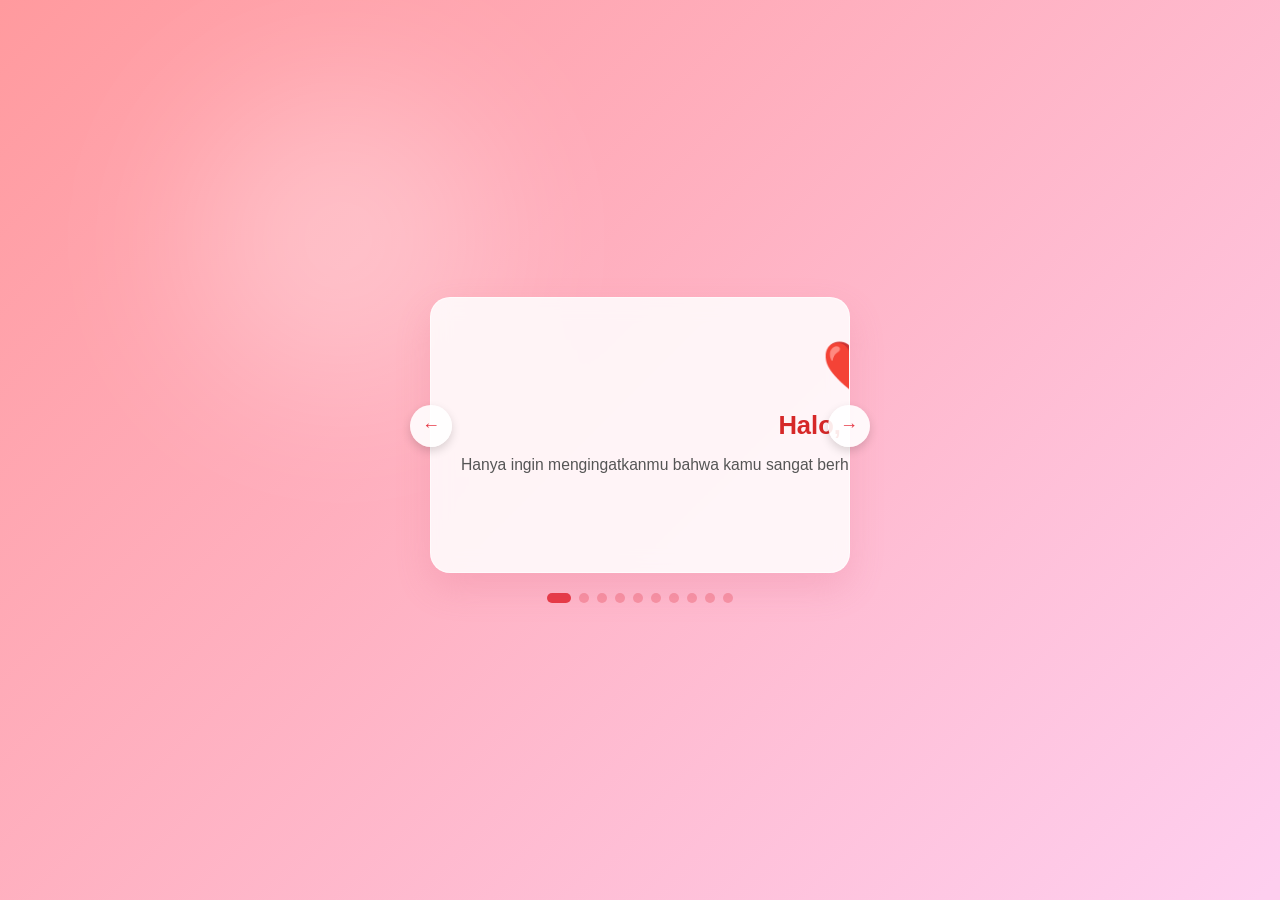
==== index2.html @ 342416d8 "fix" ====
<!DOCTYPE html>
<html lang="id">
<head>
    <meta charset="UTF-8">
    <meta name="viewport" content="width=device-width, initial-scale=1.0">
    <title>Untukmu ❤️</title>
    <style>
        * {
            margin: 0;
            padding: 0;
            box-sizing: border-box;
            font-family: 'Segoe UI', Tahoma, Geneva, Verdana, sans-serif;
        }

        body {
            height: 100vh;
            display: flex;
            justify-content: center;
            align-items: center;
            /* Background yang sama */
            background: linear-gradient(135deg, #ff9a9e 0%, #fecfef 99%, #fecfef 100%);
            overflow: hidden;
            position: relative;
        }

        /* Dekorasi Efek Cahaya */
        body::before {
            content: '';
            position: absolute;
            width: 300px;
            height: 300px;
            background: rgba(255, 255, 255, 0.3);
            border-radius: 50%;
            filter: blur(80px);
            top: 10%;
            left: 15%;
        }

        /* Container Pembungkus */
        .slider-wrapper {
            position: relative;
            width: 85%;
            max-width: 420px;
            display: flex;
            flex-direction: column;
            align-items: center;
            z-index: 1;
        }

        /* Outer Box / Container Slide */
        .slider-container {
            width: 100%;
            overflow: hidden;
            border-radius: 20px;
            box-shadow: 0 15px 35px rgba(220, 100, 130, 0.2);
            background: rgba(255, 255, 255, 0.85);
            backdrop-filter: blur(10px);
            border: 1px solid rgba(255, 255, 255, 0.6);
        }

        /* Track untuk Animasi Geser */
        .slides-track {
            display: flex;
            transition: transform 0.4s cubic-bezier(0.25, 1, 0.5, 1);
            width: 100%;
        }

        /* Styling Kotak Slide */
        .card {
            min-width: 100%;
            padding: 40px 30px;
            text-align: center;
            flex-shrink: 0;
        }

        .heart-icon {
            font-size: 50px;
            color: #e63946;
            margin-bottom: 15px;
            animation: pulse 1.5s infinite;
        }

        h1 {
            color: #d62828;
            font-size: 1.6rem;
            margin-bottom: 12px;
            font-weight: 600;
        }

        p {
            color: #555;
            font-size: 0.98rem;
            line-height: 1.6;
            min-height: 80px;
        }

        /* Panah Navigasi (Arrow) */
        .arrow-btn {
            position: absolute;
            top: 42%;
            transform: translateY(-50%);
            background: rgba(255, 255, 255, 0.9);
            border: none;
            width: 42px;
            height: 42px;
            border-radius: 50%;
            cursor: pointer;
            display: flex;
            justify-content: center;
            align-items: center;
            box-shadow: 0 4px 10px rgba(0, 0, 0, 0.15);
            color: #e63946;
            font-size: 18px;
            font-weight: bold;
            transition: all 0.2s ease;
            z-index: 10;
        }

        .arrow-btn:hover {
            background: #e63946;
            color: white;
            transform: translateY(-50%) scale(1.1);
        }

        .arrow-prev { left: -20px; }
        .arrow-next { right: -20px; }

        /* Indicator Dots */
        .dots-container {
            display: flex;
            gap: 8px;
            margin-top: 20px;
        }

        .dot {
            width: 10px;
            height: 10px;
            border-radius: 50%;
            background-color: rgba(230, 57, 70, 0.3);
            cursor: pointer;
            transition: all 0.3s ease;
        }

        .dot.active {
            background-color: #e63946;
            width: 24px;
            border-radius: 10px;
        }

        @keyframes pulse {
            0% { transform: scale(1); }
            50% { transform: scale(1.15); }
            100% { transform: scale(1); }
        }
    </style>
</head>
<body>

    <div class="slider-wrapper">
        <!-- Tombol Panah Navigasi -->
        <button class="arrow-btn arrow-prev" onclick="moveSlide(-1)">&larr;</button>
        <button class="arrow-btn arrow-next" onclick="moveSlide(1)">&rarr;</button>

        <!-- Container Kotak Slide -->
        <div class="slider-container">
            <div class="slides-track" id="track">

                <!-- Kotak 1 -->
                <div class="card">
                    <div class="heart-icon">❤️</div>
                    <h1>Halo, Kamu!</h1>
                    <p>Hanya ingin mengingatkanmu bahwa kamu sangat berharga dan selalu berhasil membuat hariku jadi lebih indah.</p>
                </div>

                <!-- Kotak 2 -->
                <div class="card">
                    <div class="heart-icon">✨</div>
                    <h1>Terima Kasih</h1>
                    <p>Terima kasih sudah hadir dan bertahan sejauh ini. Kamu hebat banget, lho!</p>
                </div>

                <!-- Kotak 3 -->
                <div class="card">
                    <div class="heart-icon">🌸</div>
                    <h1>Senyum Dong</h1>
                    <p>Tahukah kamu? Senyumanmu itu salah satu hal favoritku di dunia ini.</p>
                </div>

                <!-- Kotak 4 -->
                <div class="card">
                    <div class="heart-icon">💌</div>
                    <h1>Pesan Singkat</h1>
                    <p>Jangan terlalu lelah ya. Kalau capek, istirahat sejenak. Aku selalu mendukungmu dari sini.</p>
                </div>

                <!-- Kotak 5 -->
                <div class="card">
                    <div class="heart-icon">⭐</div>
                    <h1>Kamu Bintangku</h1>
                    <p>Di antara jutaan hal di dunia, kehadiranmu selalu jadi yang paling bersinar buatku.</p>
                </div>

                <!-- Kotak 6 -->
                <div class="card">
                    <div class="heart-icon">🍵</div>
                    <h1>Penghangat Suasana</h1>
                    <p>Mengingatmu rasanya selalu seperti minum teh hangat di hari yang dingin. Tenang dan nyaman.</p>
                </div>

                <!-- Kotak 7 -->
                <div class="card">
                    <div class="heart-icon">🌙</div>
                    <h1>Malam Apapun</h1>
                    <p>Semoga harimu menyenangkan, dan tidurmu malam nanti dipenuhi mimpi-mimpi indah.</p>
                </div>

                <!-- Kotak 8 -->
                <div class="card">
                    <div class="heart-icon">🎁</div>
                    <h1>Hadiah Kecil</h1>
                    <p>Setiap detik yang dihabiskan untuk mengenalmu adalah hadiah kecil yang selalu aku syukuri.</p>
                </div>

                <!-- Kotak 9 -->
                <div class="card">
                    <div class="heart-icon">🌷</div>
                    <h1>Tetap Jadi Kamu</h1>
                    <p>Jangan pernah berubah ya. Kamu yang apa adanya sudah sangat cukup dan sempurna.</p>
                </div>

                <!-- Kotak 10 -->
                <div class="card">
                    <div class="heart-icon">💖</div>
                    <h1>Terakhir...</h1>
                    <p>Ingat terus ya, aku selalu sayang sama kamu. Jangan ragu buat cerita kalau ada apa-apa! ❤️</p>
                </div>

            </div>
        </div>

        <!-- 10 Dots di Bawah -->
        <div class="dots-container" id="dotsContainer"></div>
    </div>

    <script>
        let currentIndex = 0;
        const totalSlides = 10;
        const track = document.getElementById('track');
        const dotsContainer = document.getElementById('dotsContainer');

        // Buat 10 titik (dots) secara otomatis
        for (let i = 0; i < totalSlides; i++) {
            const dot = document.createElement('div');
            dot.classList.add('dot');
            if (i === 0) dot.classList.add('active');
            dot.addEventListener('click', () => goToSlide(i));
            dotsContainer.appendChild(dot);
        }

        const dots = document.querySelectorAll('.dot');

        function updateSlide() {
            track.style.transform = `translateX(-${currentIndex * 100}%)`;
            dots.forEach((dot, index) => {
                dot.classList.toggle('active', index === currentIndex);
            });
        }

        function moveSlide(direction) {
            currentIndex += direction;
            if (currentIndex < 0) {
                currentIndex = totalSlides - 1;
            } else if (currentIndex >= totalSlides) {
                currentIndex = 0;
            }
            updateSlide();
        }

        function goToSlide(index) {
            currentIndex = index;
            updateSlide();
        }
    </script>

</body>
</html>
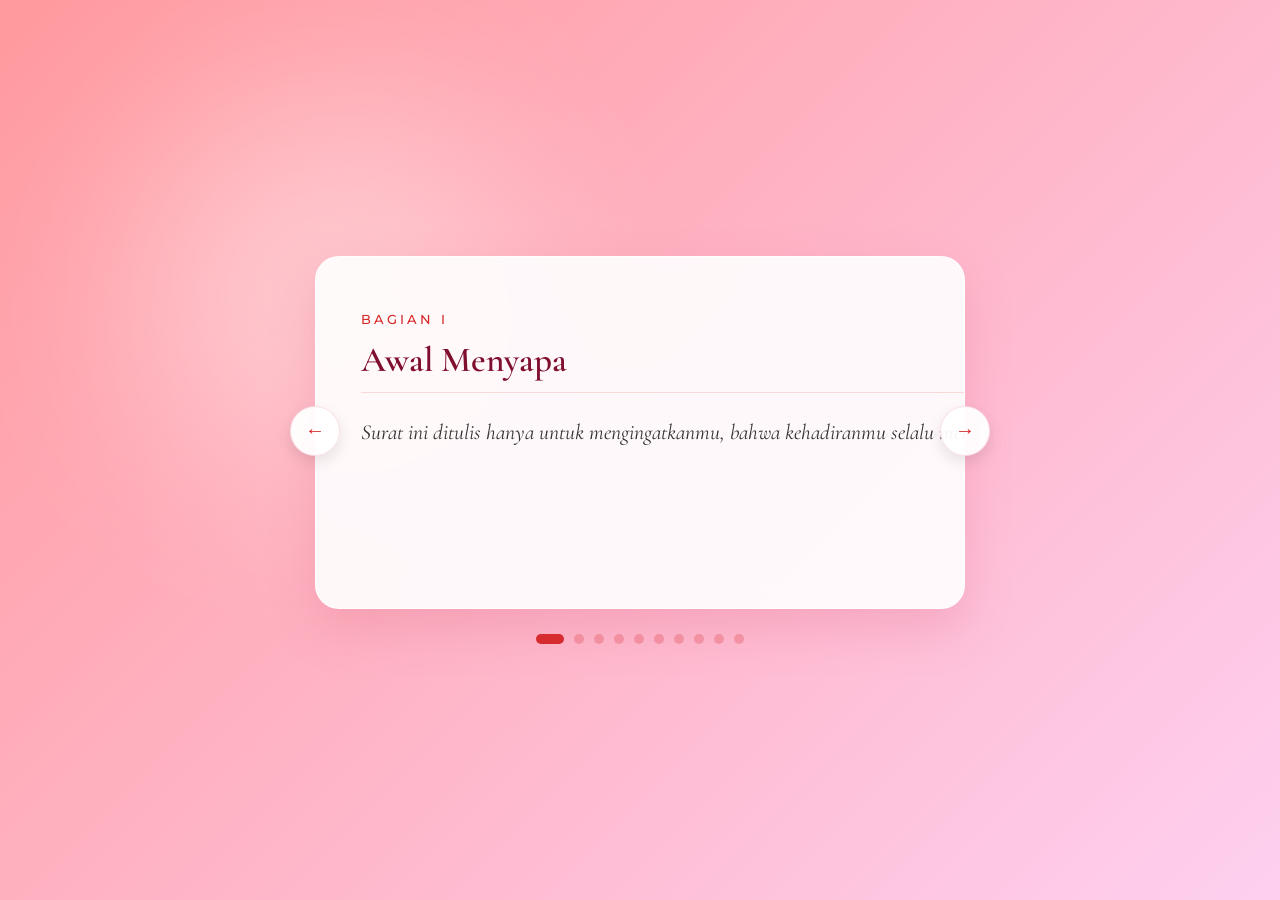
==== commit e70bfe3a: "fix" ====
--- a/index2.html
+++ b/index2.html
@@ -3,13 +3,17 @@
 <head>
     <meta charset="UTF-8">
     <meta name="viewport" content="width=device-width, initial-scale=1.0">
-    <title>Untukmu ❤️</title>
+    <title>Surat Untukmu</title>
+    <!-- Import Font Serif Klasik untuk Kesan Surat -->
+    <link rel="preconnect" href="https://fonts.googleapis.com">
+    <link rel="preconnect" href="https://fonts.gstatic.com" crossorigin>
+    <link href="https://fonts.googleapis.com/css2?family=Cormorant+Garamond:ital,wght@0,500;0,600;1,400&family=Montserrat:wght@300;400;500&display=swap" rel="stylesheet">
+    
     <style>
         * {
             margin: 0;
             padding: 0;
             box-sizing: border-box;
-            font-family: 'Segoe UI', Tahoma, Geneva, Verdana, sans-serif;
         }
 
         body {
@@ -17,140 +21,159 @@
             display: flex;
             justify-content: center;
             align-items: center;
-            /* Background yang sama */
+            /* Background tetap sama */
             background: linear-gradient(135deg, #ff9a9e 0%, #fecfef 99%, #fecfef 100%);
             overflow: hidden;
             position: relative;
-        }
-
-        /* Dekorasi Efek Cahaya */
+            font-family: 'Montserrat', sans-serif;
+        }
+
+        /* Cahaya Background */
         body::before {
             content: '';
             position: absolute;
-            width: 300px;
-            height: 300px;
-            background: rgba(255, 255, 255, 0.3);
+            width: 400px;
+            height: 400px;
+            background: rgba(255, 255, 255, 0.35);
             border-radius: 50%;
-            filter: blur(80px);
+            filter: blur(90px);
             top: 10%;
-            left: 15%;
-        }
-
-        /* Container Pembungkus */
+            left: 10%;
+        }
+
+        /* Container Utama */
         .slider-wrapper {
             position: relative;
-            width: 85%;
-            max-width: 420px;
+            width: 90%;
+            max-width: 650px; /* Diperbesar dari 420px */
             display: flex;
             flex-direction: column;
             align-items: center;
             z-index: 1;
         }
 
-        /* Outer Box / Container Slide */
+        /* Frame Surat (Sizing Diperbesar) */
         .slider-container {
             width: 100%;
             overflow: hidden;
-            border-radius: 20px;
-            box-shadow: 0 15px 35px rgba(220, 100, 130, 0.2);
-            background: rgba(255, 255, 255, 0.85);
-            backdrop-filter: blur(10px);
-            border: 1px solid rgba(255, 255, 255, 0.6);
-        }
-
-        /* Track untuk Animasi Geser */
+            border-radius: 24px;
+            box-shadow: 0 20px 45px rgba(220, 100, 130, 0.25);
+            background: rgba(255, 255, 255, 0.9);
+            backdrop-filter: blur(12px);
+            border: 1px solid rgba(255, 255, 255, 0.8);
+        }
+
+        /* Track Slider */
         .slides-track {
             display: flex;
-            transition: transform 0.4s cubic-bezier(0.25, 1, 0.5, 1);
+            transition: transform 0.45s cubic-bezier(0.25, 1, 0.5, 1);
             width: 100%;
         }
 
-        /* Styling Kotak Slide */
+        /* Styling Lembar Surat */
         .card {
             min-width: 100%;
-            padding: 40px 30px;
-            text-align: center;
+            padding: 55px 45px; /* Area dalam diperbesar */
+            text-align: left; /* Alignment kiri ala surat */
             flex-shrink: 0;
-        }
-
-        .heart-icon {
-            font-size: 50px;
-            color: #e63946;
-            margin-bottom: 15px;
-            animation: pulse 1.5s infinite;
+            display: flex;
+            flex-direction: column;
+            justify-content: center;
+        }
+
+        .letter-number {
+            font-size: 0.8rem;
+            letter-spacing: 3px;
+            text-transform: uppercase;
+            color: #d62828;
+            margin-bottom: 12px;
+            font-weight: 500;
         }
 
         h1 {
-            color: #d62828;
-            font-size: 1.6rem;
-            margin-bottom: 12px;
+            font-family: 'Cormorant Garamond', serif;
+            color: #800f2f;
+            font-size: 2.2rem;
+            margin-bottom: 20px;
             font-weight: 600;
+            line-height: 1.2;
+            border-bottom: 1px solid rgba(214, 40, 40, 0.15);
+            padding-bottom: 10px;
         }
 
         p {
-            color: #555;
-            font-size: 0.98rem;
-            line-height: 1.6;
-            min-height: 80px;
-        }
-
-        /* Panah Navigasi (Arrow) */
+            font-family: 'Cormorant Garamond', serif;
+            color: #333;
+            font-size: 1.35rem; /* Ukuran font teks diperbesar */
+            line-height: 1.8;
+            min-height: 140px; /* Ruang teks diperluas */
+            font-style: italic;
+        }
+
+        /* Panah Navigasi */
         .arrow-btn {
             position: absolute;
-            top: 42%;
+            top: 45%;
             transform: translateY(-50%);
-            background: rgba(255, 255, 255, 0.9);
-            border: none;
-            width: 42px;
-            height: 42px;
+            background: rgba(255, 255, 255, 0.95);
+            border: 1px solid rgba(220, 100, 130, 0.2);
+            width: 50px;
+            height: 50px;
             border-radius: 50%;
             cursor: pointer;
             display: flex;
             justify-content: center;
             align-items: center;
-            box-shadow: 0 4px 10px rgba(0, 0, 0, 0.15);
-            color: #e63946;
-            font-size: 18px;
-            font-weight: bold;
-            transition: all 0.2s ease;
+            box-shadow: 0 6px 15px rgba(0, 0, 0, 0.1);
+            color: #d62828;
+            font-size: 20px;
+            transition: all 0.25s ease;
             z-index: 10;
         }
 
         .arrow-btn:hover {
-            background: #e63946;
+            background: #d62828;
             color: white;
-            transform: translateY(-50%) scale(1.1);
-        }
-
-        .arrow-prev { left: -20px; }
-        .arrow-next { right: -20px; }
-
-        /* Indicator Dots */
+            transform: translateY(-50%) scale(1.08);
+        }
+
+        .arrow-prev { left: -25px; }
+        .arrow-next { right: -25px; }
+
+        /* Indikator Dots */
         .dots-container {
             display: flex;
-            gap: 8px;
-            margin-top: 20px;
+            gap: 10px;
+            margin-top: 25px;
         }
 
         .dot {
             width: 10px;
             height: 10px;
             border-radius: 50%;
-            background-color: rgba(230, 57, 70, 0.3);
+            background-color: rgba(214, 40, 40, 0.25);
             cursor: pointer;
             transition: all 0.3s ease;
         }
 
         .dot.active {
-            background-color: #e63946;
-            width: 24px;
+            background-color: #d62828;
+            width: 28px;
             border-radius: 10px;
         }
 
-        @keyframes pulse {
-            0% { transform: scale(1); }
-            50% { transform: scale(1.15); }
-            100% { transform: scale(1); }
+        @media (max-width: 600px) {
+            .card {
+                padding: 40px 25px;
+            }
+            h1 {
+                font-size: 1.8rem;
+            }
+            p {
+                font-size: 1.15rem;
+            }
+            .arrow-prev { left: -10px; }
+            .arrow-next { right: -10px; }
         }
     </style>
 </head>
@@ -161,84 +184,84 @@
         <button class="arrow-btn arrow-prev" onclick="moveSlide(-1)">&larr;</button>
         <button class="arrow-btn arrow-next" onclick="moveSlide(1)">&rarr;</button>
 
-        <!-- Container Kotak Slide -->
+        <!-- Container Kotak Surat -->
         <div class="slider-container">
             <div class="slides-track" id="track">
 
-                <!-- Kotak 1 -->
-                <div class="card">
-                    <div class="heart-icon">❤️</div>
-                    <h1>Halo, Kamu!</h1>
-                    <p>Hanya ingin mengingatkanmu bahwa kamu sangat berharga dan selalu berhasil membuat hariku jadi lebih indah.</p>
-                </div>
-
-                <!-- Kotak 2 -->
-                <div class="card">
-                    <div class="heart-icon">✨</div>
-                    <h1>Terima Kasih</h1>
-                    <p>Terima kasih sudah hadir dan bertahan sejauh ini. Kamu hebat banget, lho!</p>
-                </div>
-
-                <!-- Kotak 3 -->
-                <div class="card">
-                    <div class="heart-icon">🌸</div>
-                    <h1>Senyum Dong</h1>
-                    <p>Tahukah kamu? Senyumanmu itu salah satu hal favoritku di dunia ini.</p>
-                </div>
-
-                <!-- Kotak 4 -->
-                <div class="card">
-                    <div class="heart-icon">💌</div>
-                    <h1>Pesan Singkat</h1>
-                    <p>Jangan terlalu lelah ya. Kalau capek, istirahat sejenak. Aku selalu mendukungmu dari sini.</p>
-                </div>
-
-                <!-- Kotak 5 -->
-                <div class="card">
-                    <div class="heart-icon">⭐</div>
-                    <h1>Kamu Bintangku</h1>
-                    <p>Di antara jutaan hal di dunia, kehadiranmu selalu jadi yang paling bersinar buatku.</p>
-                </div>
-
-                <!-- Kotak 6 -->
-                <div class="card">
-                    <div class="heart-icon">🍵</div>
-                    <h1>Penghangat Suasana</h1>
-                    <p>Mengingatmu rasanya selalu seperti minum teh hangat di hari yang dingin. Tenang dan nyaman.</p>
-                </div>
-
-                <!-- Kotak 7 -->
-                <div class="card">
-                    <div class="heart-icon">🌙</div>
-                    <h1>Malam Apapun</h1>
-                    <p>Semoga harimu menyenangkan, dan tidurmu malam nanti dipenuhi mimpi-mimpi indah.</p>
-                </div>
-
-                <!-- Kotak 8 -->
-                <div class="card">
-                    <div class="heart-icon">🎁</div>
-                    <h1>Hadiah Kecil</h1>
-                    <p>Setiap detik yang dihabiskan untuk mengenalmu adalah hadiah kecil yang selalu aku syukuri.</p>
-                </div>
-
-                <!-- Kotak 9 -->
-                <div class="card">
-                    <div class="heart-icon">🌷</div>
-                    <h1>Tetap Jadi Kamu</h1>
-                    <p>Jangan pernah berubah ya. Kamu yang apa adanya sudah sangat cukup dan sempurna.</p>
-                </div>
-
-                <!-- Kotak 10 -->
-                <div class="card">
-                    <div class="heart-icon">💖</div>
-                    <h1>Terakhir...</h1>
-                    <p>Ingat terus ya, aku selalu sayang sama kamu. Jangan ragu buat cerita kalau ada apa-apa! ❤️</p>
+                <!-- Surat 1 -->
+                <div class="card">
+                    <span class="letter-number">Bagian I</span>
+                    <h1>Awal Menyapa</h1>
+                    <p>Surat ini ditulis hanya untuk mengingatkanmu, bahwa kehadiranmu selalu membawa ketenangan yang sulit dijelaskan dengan kata-kata.</p>
+                </div>
+
+                <!-- Surat 2 -->
+                <div class="card">
+                    <span class="letter-number">Bagian II</span>
+                    <h1>Rasa Terima Kasih</h1>
+                    <p>Terima kasih telah bertahan sejauh ini dan tetap melangkah dengan kebaikan yang selalu kamu bawa setiap harinya.</p>
+                </div>
+
+                <!-- Surat 3 -->
+                <div class="card">
+                    <span class="letter-number">Bagian III</span>
+                    <h1>Tentang Senyumanmu</h1>
+                    <p>Melihatmu tersenyum selalu cukup untuk meredakan bisingnya dunia. Semoga harimu senantiasa dipenuhi hal-hal baik.</p>
+                </div>
+
+                <!-- Surat 4 -->
+                <div class="card">
+                    <span class="letter-number">Bagian IV</span>
+                    <h1>Pengingat Istirahat</h1>
+                    <p>Jika hari terasa melelahkan, ingatlah untuk berhenti sejenak. Kamu tidak harus selalu kuat di setiap waktu.</p>
+                </div>
+
+                <!-- Surat 5 -->
+                <div class="card">
+                    <span class="letter-number">Bagian V</span>
+                    <h1>Cahaya Penting</h1>
+                    <p>Di antara banyaknya hal yang terjadi di dunia, kamu tetap menjadi salah satu alasan berharga yang patut disyukuri.</p>
+                </div>
+
+                <!-- Surat 6 -->
+                <div class="card">
+                    <span class="letter-number">Bagian VI</span>
+                    <h1>Kehangatan</h1>
+                    <p>Mengingat setiap percakapan kita selalu memberikan rasa nyaman yang hangat, bagai jeda tenang di tengah hari yang padat.</p>
+                </div>
+
+                <!-- Surat 7 -->
+                <div class="card">
+                    <span class="letter-number">Bagian VII</span>
+                    <h1>Doa Terbaik</h1>
+                    <p>Semoga langkahmu selalu dimudahkan, pikiranmu didekatkan pada kedamaian, dan mimpimu perlahan menjadi nyata.</p>
+                </div>
+
+                <!-- Surat 8 -->
+                <div class="card">
+                    <span class="letter-number">Bagian VIII</span>
+                    <h1>Waktu yang Berharga</h1>
+                    <p>Setiap momen yang dihabiskan untuk mengenalmu adalah bagian dari perjalanan waktu yang sangat saya hargai.</p>
+                </div>
+
+                <!-- Surat 9 -->
+                <div class="card">
+                    <span class="letter-number">Bagian IX</span>
+                    <h1>Tetaplah Menjadi Diri Sendiri</h1>
+                    <p>Jangan pernah ragu akan nilai dirimu. Kamu yang apa adanya sudah lebih dari cukup dan istimewa.</p>
+                </div>
+
+                <!-- Surat 10 -->
+                <div class="card">
+                    <span class="letter-number">Bagian X</span>
+                    <h1>Penutup</h1>
+                    <p>Di mana pun kamu berada saat membaca ini, ketahuilah bahwa kamu selalu dihargai dan disayangi sepenuh hati.</p>
                 </div>
 
             </div>
         </div>
 
-        <!-- 10 Dots di Bawah -->
+        <!-- 10 Dots Navigasi -->
         <div class="dots-container" id="dotsContainer"></div>
     </div>
 
@@ -248,7 +271,7 @@
         const track = document.getElementById('track');
         const dotsContainer = document.getElementById('dotsContainer');
 
-        // Buat 10 titik (dots) secara otomatis
+        // Render 10 titik indikator
         for (let i = 0; i < totalSlides; i++) {
             const dot = document.createElement('div');
             dot.classList.add('dot');
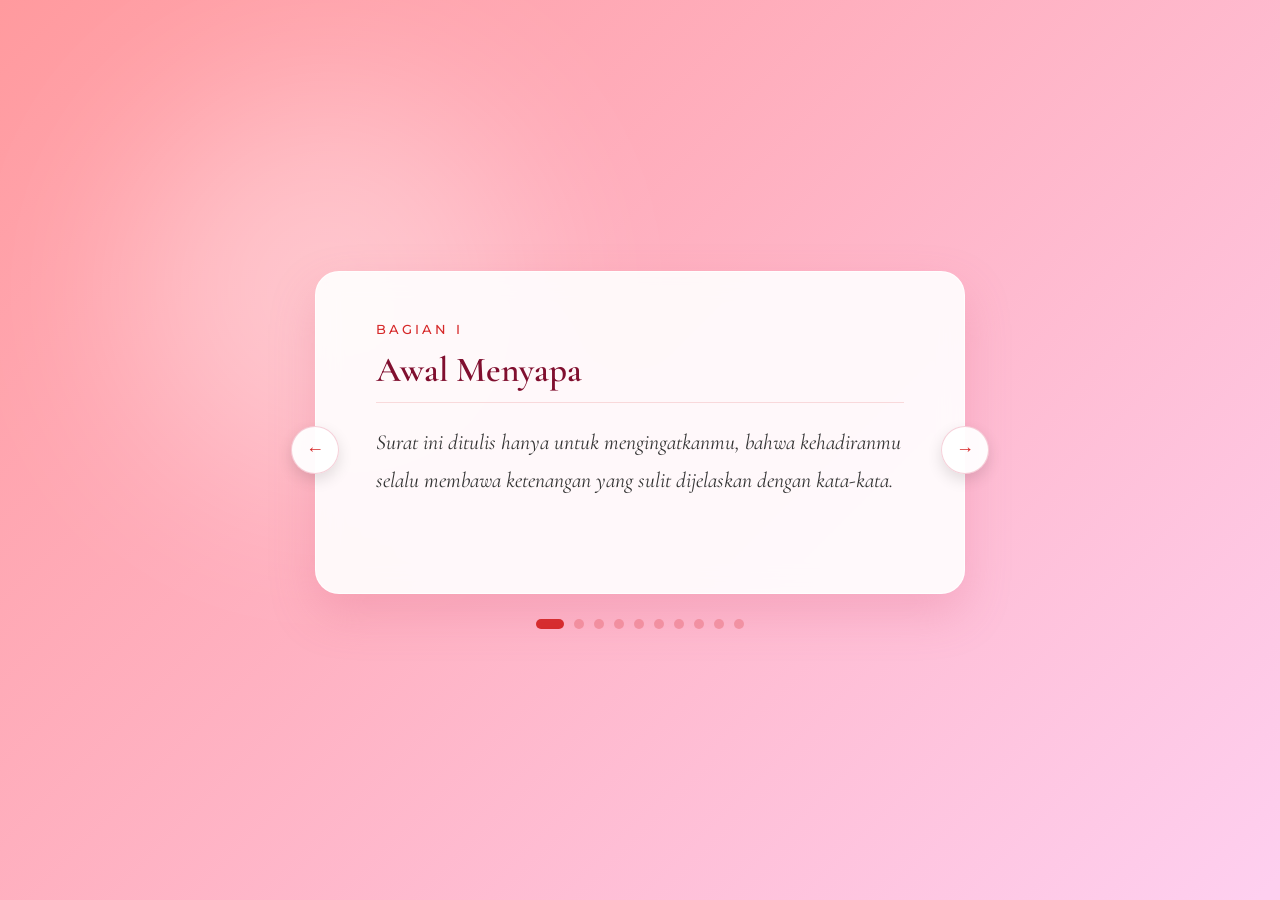
==== commit be2eee00: "fix" ====
--- a/index2.html
+++ b/index2.html
@@ -4,7 +4,6 @@
     <meta charset="UTF-8">
     <meta name="viewport" content="width=device-width, initial-scale=1.0">
     <title>Surat Untukmu</title>
-    <!-- Import Font Serif Klasik untuk Kesan Surat -->
     <link rel="preconnect" href="https://fonts.googleapis.com">
     <link rel="preconnect" href="https://fonts.gstatic.com" crossorigin>
     <link href="https://fonts.googleapis.com/css2?family=Cormorant+Garamond:ital,wght@0,500;0,600;1,400&family=Montserrat:wght@300;400;500&display=swap" rel="stylesheet">
@@ -21,14 +20,12 @@
             display: flex;
             justify-content: center;
             align-items: center;
-            /* Background tetap sama */
             background: linear-gradient(135deg, #ff9a9e 0%, #fecfef 99%, #fecfef 100%);
             overflow: hidden;
             position: relative;
             font-family: 'Montserrat', sans-serif;
         }
 
-        /* Cahaya Background */
         body::before {
             content: '';
             position: absolute;
@@ -41,21 +38,21 @@
             left: 10%;
         }
 
-        /* Container Utama */
+        /* Container Pembungkus */
         .slider-wrapper {
             position: relative;
             width: 90%;
-            max-width: 650px; /* Diperbesar dari 420px */
+            max-width: 650px;
             display: flex;
             flex-direction: column;
             align-items: center;
             z-index: 1;
         }
 
-        /* Frame Surat (Sizing Diperbesar) */
+        /* Frame Utama (Memotong Objek di Luar Kotak) */
         .slider-container {
             width: 100%;
-            overflow: hidden;
+            overflow: hidden; /* Mengunci agar slide samping tidak kelihatan */
             border-radius: 24px;
             box-shadow: 0 20px 45px rgba(220, 100, 130, 0.25);
             background: rgba(255, 255, 255, 0.9);
@@ -70,12 +67,12 @@
             width: 100%;
         }
 
-        /* Styling Lembar Surat */
+        /* Setiap Kotak Slide Pas 1 Halaman Full */
         .card {
-            min-width: 100%;
-            padding: 55px 45px; /* Area dalam diperbesar */
-            text-align: left; /* Alignment kiri ala surat */
-            flex-shrink: 0;
+            flex: 0 0 100%; /* KUNCI PERBAIKAN: Memaksa 1 kotak = 100% lebar kontainer */
+            width: 100%;
+            padding: 50px 60px;
+            text-align: left;
             display: flex;
             flex-direction: column;
             justify-content: center;
@@ -104,29 +101,29 @@
         p {
             font-family: 'Cormorant Garamond', serif;
             color: #333;
-            font-size: 1.35rem; /* Ukuran font teks diperbesar */
+            font-size: 1.35rem;
             line-height: 1.8;
-            min-height: 140px; /* Ruang teks diperluas */
+            min-height: 120px;
             font-style: italic;
         }
 
-        /* Panah Navigasi */
+        /* Navigasi Panah */
         .arrow-btn {
             position: absolute;
-            top: 45%;
+            top: 50%;
             transform: translateY(-50%);
             background: rgba(255, 255, 255, 0.95);
-            border: 1px solid rgba(220, 100, 130, 0.2);
-            width: 50px;
-            height: 50px;
+            border: 1px solid rgba(220, 100, 130, 0.3);
+            width: 48px;
+            height: 48px;
             border-radius: 50%;
             cursor: pointer;
             display: flex;
             justify-content: center;
             align-items: center;
-            box-shadow: 0 6px 15px rgba(0, 0, 0, 0.1);
+            box-shadow: 0 6px 15px rgba(0, 0, 0, 0.12);
             color: #d62828;
-            font-size: 20px;
+            font-size: 18px;
             transition: all 0.25s ease;
             z-index: 10;
         }
@@ -134,11 +131,11 @@
         .arrow-btn:hover {
             background: #d62828;
             color: white;
-            transform: translateY(-50%) scale(1.08);
-        }
-
-        .arrow-prev { left: -25px; }
-        .arrow-next { right: -25px; }
+            transform: translateY(-50%) scale(1.1);
+        }
+
+        .arrow-prev { left: -24px; }
+        .arrow-next { right: -24px; }
 
         /* Indikator Dots */
         .dots-container {
@@ -162,96 +159,80 @@
             border-radius: 10px;
         }
 
-        @media (max-width: 600px) {
+        @media (max-width: 650px) {
             .card {
-                padding: 40px 25px;
+                padding: 40px 35px;
             }
-            h1 {
-                font-size: 1.8rem;
-            }
-            p {
-                font-size: 1.15rem;
-            }
-            .arrow-prev { left: -10px; }
-            .arrow-next { right: -10px; }
+            h1 { font-size: 1.8rem; }
+            p { font-size: 1.15rem; }
+            .arrow-prev { left: -12px; }
+            .arrow-next { right: -12px; }
         }
     </style>
 </head>
 <body>
 
     <div class="slider-wrapper">
-        <!-- Tombol Panah Navigasi -->
         <button class="arrow-btn arrow-prev" onclick="moveSlide(-1)">&larr;</button>
         <button class="arrow-btn arrow-next" onclick="moveSlide(1)">&rarr;</button>
 
-        <!-- Container Kotak Surat -->
         <div class="slider-container">
             <div class="slides-track" id="track">
 
-                <!-- Surat 1 -->
                 <div class="card">
                     <span class="letter-number">Bagian I</span>
                     <h1>Awal Menyapa</h1>
                     <p>Surat ini ditulis hanya untuk mengingatkanmu, bahwa kehadiranmu selalu membawa ketenangan yang sulit dijelaskan dengan kata-kata.</p>
                 </div>
 
-                <!-- Surat 2 -->
                 <div class="card">
                     <span class="letter-number">Bagian II</span>
                     <h1>Rasa Terima Kasih</h1>
                     <p>Terima kasih telah bertahan sejauh ini dan tetap melangkah dengan kebaikan yang selalu kamu bawa setiap harinya.</p>
                 </div>
 
-                <!-- Surat 3 -->
                 <div class="card">
                     <span class="letter-number">Bagian III</span>
                     <h1>Tentang Senyumanmu</h1>
                     <p>Melihatmu tersenyum selalu cukup untuk meredakan bisingnya dunia. Semoga harimu senantiasa dipenuhi hal-hal baik.</p>
                 </div>
 
-                <!-- Surat 4 -->
                 <div class="card">
                     <span class="letter-number">Bagian IV</span>
                     <h1>Pengingat Istirahat</h1>
                     <p>Jika hari terasa melelahkan, ingatlah untuk berhenti sejenak. Kamu tidak harus selalu kuat di setiap waktu.</p>
                 </div>
 
-                <!-- Surat 5 -->
                 <div class="card">
                     <span class="letter-number">Bagian V</span>
                     <h1>Cahaya Penting</h1>
                     <p>Di antara banyaknya hal yang terjadi di dunia, kamu tetap menjadi salah satu alasan berharga yang patut disyukuri.</p>
                 </div>
 
-                <!-- Surat 6 -->
                 <div class="card">
                     <span class="letter-number">Bagian VI</span>
                     <h1>Kehangatan</h1>
                     <p>Mengingat setiap percakapan kita selalu memberikan rasa nyaman yang hangat, bagai jeda tenang di tengah hari yang padat.</p>
                 </div>
 
-                <!-- Surat 7 -->
                 <div class="card">
                     <span class="letter-number">Bagian VII</span>
                     <h1>Doa Terbaik</h1>
                     <p>Semoga langkahmu selalu dimudahkan, pikiranmu didekatkan pada kedamaian, dan mimpimu perlahan menjadi nyata.</p>
                 </div>
 
-                <!-- Surat 8 -->
                 <div class="card">
                     <span class="letter-number">Bagian VIII</span>
                     <h1>Waktu yang Berharga</h1>
                     <p>Setiap momen yang dihabiskan untuk mengenalmu adalah bagian dari perjalanan waktu yang sangat saya hargai.</p>
                 </div>
 
-                <!-- Surat 9 -->
                 <div class="card">
                     <span class="letter-number">Bagian IX</span>
                     <h1>Tetaplah Menjadi Diri Sendiri</h1>
                     <p>Jangan pernah ragu akan nilai dirimu. Kamu yang apa adanya sudah lebih dari cukup dan istimewa.</p>
                 </div>
 
-                <!-- Surat 10 -->
                 <div class="card">
                     <span class="letter-number">Bagian X</span>
                     <h1>Penutup</h1>
@@ -261,7 +242,6 @@
             </div>
         </div>
 
-        <!-- 10 Dots Navigasi -->
         <div class="dots-container" id="dotsContainer"></div>
     </div>
 
@@ -271,7 +251,6 @@
         const track = document.getElementById('track');
         const dotsContainer = document.getElementById('dotsContainer');
 
-        // Render 10 titik indikator
         for (let i = 0; i < totalSlides; i++) {
             const dot = document.createElement('div');
             dot.classList.add('dot');
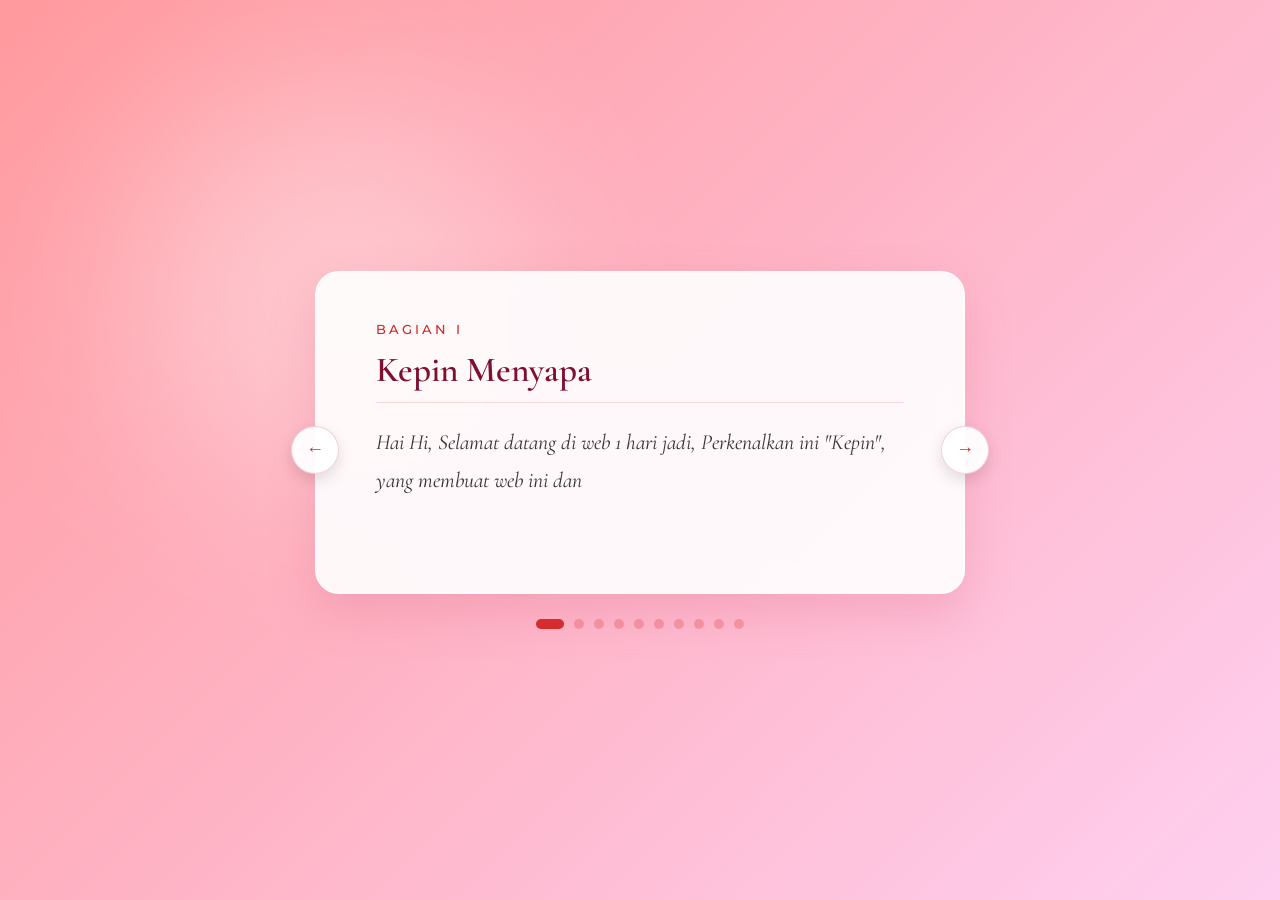
==== commit 9c900d3b: "fix" ====
--- a/index2.html
+++ b/index2.html
@@ -181,8 +181,8 @@
 
                 <div class="card">
                     <span class="letter-number">Bagian I</span>
-                    <h1>Awal Menyapa</h1>
-                    <p>Surat ini ditulis hanya untuk mengingatkanmu, bahwa kehadiranmu selalu membawa ketenangan yang sulit dijelaskan dengan kata-kata.</p>
+                    <h1>Kepin Menyapa</h1>
+                    <p>Hai Hi, Selamat datang di web 1 hari jadi, Perkenalkan ini "Kepin", yang membuat web ini dan</p>
                 </div>
 
                 <div class="card">
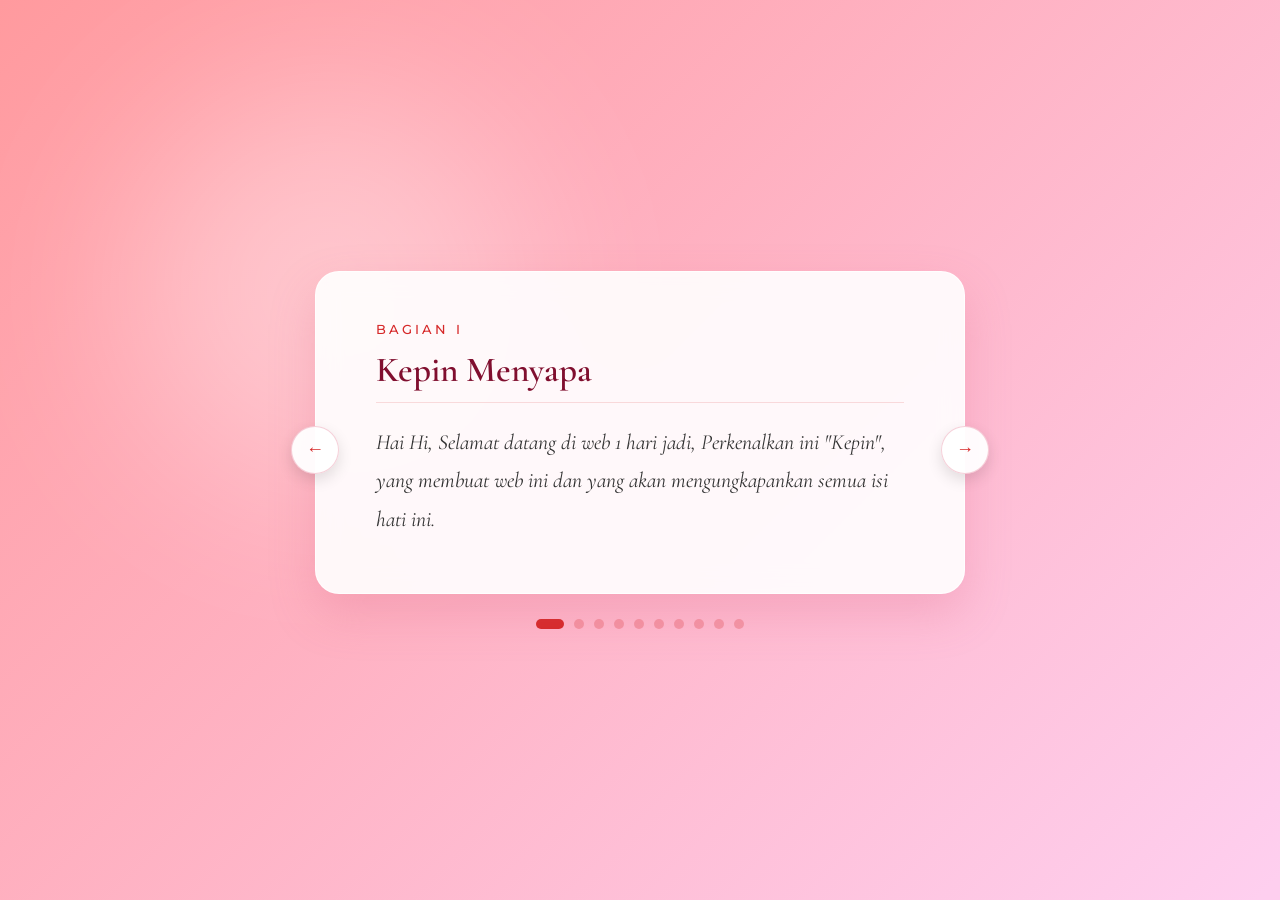
==== commit 2101dcb7: "fix" ====
--- a/index2.html
+++ b/index2.html
@@ -182,7 +182,7 @@
                 <div class="card">
                     <span class="letter-number">Bagian I</span>
                     <h1>Kepin Menyapa</h1>
-                    <p>Hai Hi, Selamat datang di web 1 hari jadi, Perkenalkan ini "Kepin", yang membuat web ini dan</p>
+                    <p>Hai Hi, Selamat datang di web 1 hari jadi, Perkenalkan ini "Kepin", yang membuat web ini dan yang akan mengungkapankan semua isi hati ini.</p>
                 </div>
 
                 <div class="card">
